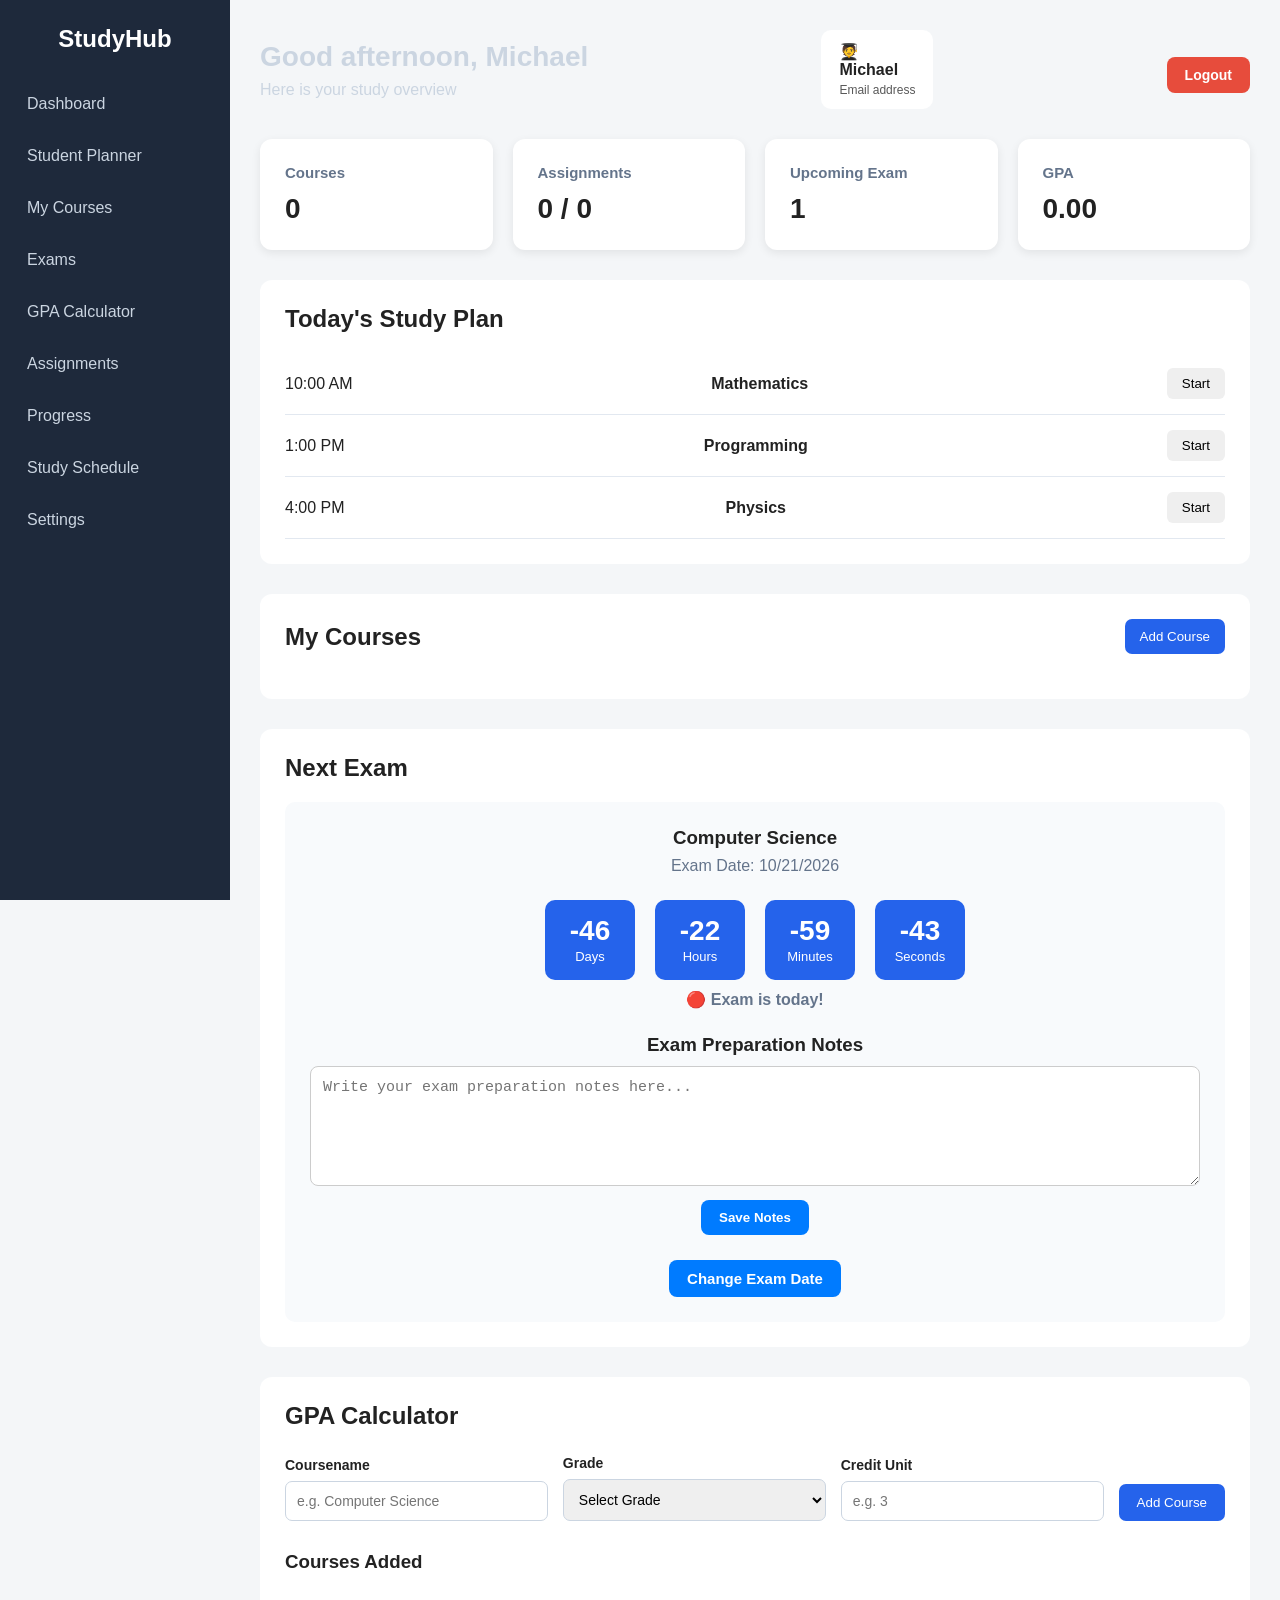
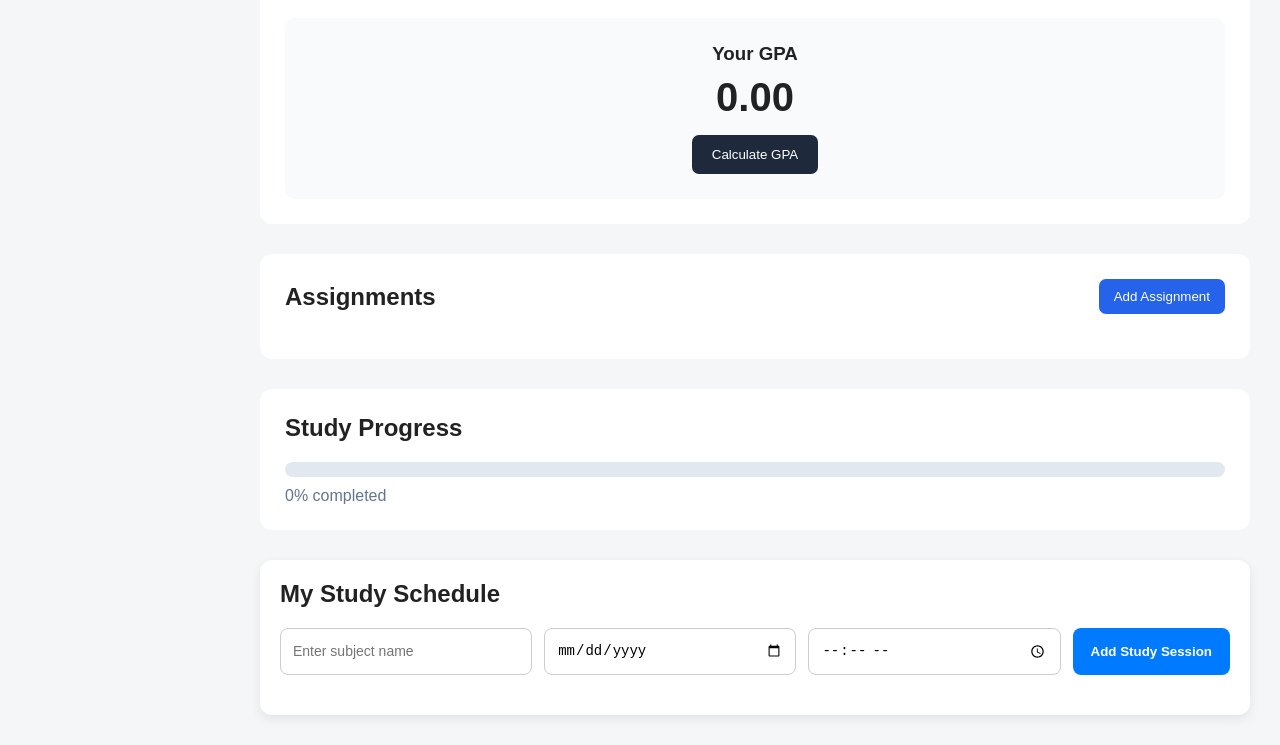
==== index.html @ 31e6c413 "Add files via upload" ====
<!DOCTYPE html>
<html lang="en">

<head>
    <meta charset="UTF-8">
    <meta name="viewport" content="width=device-width, initial-scale=1.0">
    <title>StudyHub - Students' Planner</title>
    <link rel="stylesheet" href="style.css">
</head>

<body>
    <!-- Sidebar -->
    <aside class="sidebar">
        <h2>StudyHub</h2>

        <nav>

            <a href="#">Dashboard</a>
            <a href="#study-plan">Student Planner</a>
            <a href="#courses-section">My Courses</a>
            <a href="#exam-section">Exams</a>
            <a href="#gpa-section">GPA Calculator</a>
            <a href="#assignment-section">Assignments</a>
            <a href="#progress-section">Progress</a>
            <a href="#study-schedule">Study Schedule</a>
            <a href="#settings">Settings</a>

        </nav>

    </aside>

    <!-- Main Content -->
    <main class="main-content">

        <header class="header">

            <div>
                <h1 id="welcomeUser">Good afternoon, Michael</h1>
                <p>Here is your study overview</p>
            </div>

            <div class="profile">
                🧑‍🎓 <span id="profileDisplayName">Michael</span>
                <small id="profileEmail">Email address</small>
            </div>

            <button id="logoutBtn" class="logout-btn">Logout</button>

        </header>

        <section id="statistics" class="statistics">

            <div class="card">
                <h3>Courses</h3>
                <p id="courseCount">0</p>
            </div>

            <div class="card">
                <h3>Assignments</h3>
                <p id="assignmentCount">0 / 0</p>
            </div>

            <div class="card">
                <h3>Upcoming Exam</h3>
                <p id="examCount">1</p>
            </div>

            <div class="card">
                <h3>GPA</h3>
                <p id="dashboardGpa">0.00</p>
            </div>

        </section>

        <!-- Today's Study Plan -->
        <section id="study-plan" class="study-plan">
            <h2>Today's Study Plan</h2>

            <div class="study-item">
                <span>10:00 AM</span>
                <strong>Mathematics</strong>
                <button class="study-btn">Completed</button>
            </div>

            <div class="study-item">
                <span>1:00 PM</span>
                <strong>Programming</strong>
                <button class="study-btn">Start</button>
            </div>

            <div class="study-item">
                <span>4:00 PM</span>
                <strong>Physics</strong>
                <button class="study-btn">Start</button>
            </div>
        </section>

        <section id="courses-section" class="courses-section">
            <div class="section-header">
                <h2>My Courses</h2>
                <button id="addCourseBtn">Add Course</button>
            </div>

            <div id="courseList" class="course-list">
                <div class="course-card">
                    <h3>Computer Science</h3>
                    <p>COS 202</p>
                </div>

                <div class="course-card">
                    <h3>Software Engineering</h3>
                    <p>SEN 202</p>
                </div>
            </div>
        </section>

        <section id="exam-section" class="exam-section">
            <h2>Next Exam</h2>

            <div class="exam-card">
                <h3>Computer Science</h3>
                <p id="examDateText">Exam Date: October 21, 2026</p>


                <div class="countdown">

                    <div>
                        <span id="days">00</span>
                        <small>Days</small>
                    </div>

                    <div>
                        <span id="hours">00</span>
                        <small>Hours</small>
                    </div>

                    <div>
                        <span id="minutes">00</span>
                        <small>Minutes</small>
                    </div>

                    <div>
                        <span id="seconds">00</span>
                        <small>Seconds</small>
                    </div>

                </div>

                <p id="examStatus">Exam is coming up</p>

                <div class="exam-notes">
                    <h3>Exam Preparation Notes</h3>

                    <textarea id="examNotes" placeholder="Write your exam preparation notes here..."></textarea>

                    <button id="saveExamNotes">Save Notes</button>

                    <p id="notesMessage"></p>
                </div>

                <button id="changeExamBtn">Change Exam Date</button>

            </div>

        </section>


        <!-- GPA -->
        <section id="gpa-section" class="gpa-section">
            <h2>GPA Calculator</h2>

            <div class="gpa-form">
                <div class="input-group">
                    <label>Coursename</label>
                    <input type="text" id="courseName" placeholder="e.g. Computer Science">
                </div>

                <div class="input-group">
                    <label>Grade</label>

                    <select id="grade">
                        <option value="">Select Grade</option>
                        <option value="5">A</option>
                        <option value="4">B</option>
                        <option value="3">C</option>
                        <option value="2">D</option>
                        <option value="1">E</option>
                        <option value="0">F</option>
                    </select>
                </div>

                <div class="input-group">
                    <label>Credit Unit</label>

                    <input type="number" id="creditUnit" placeholder="e.g. 3" min="1">
                </div>

                <button id="addGradeBtn">Add Course</button>

            </div>

            <div class="grade-list">
                <h3>Courses Added</h3>

                <div id="gradeList">
                    <!-- Courses will appear here -->
                </div>

            </div>

            <div class="gpa-result">
                <h3>Your GPA</h3>
                <p id="gpaResult">0.00</p>

                <button id="calculateGpaBtn">Calculate GPA</button>
            </div>

        </section>

        <section id="assignment-section" class="assignment-section">
            <div class="section-header">
                <h2>Assignments</h2>
                <button id="addAssignmentBtn">Add Assignment</button>
            </div>

            <div id="assignmentList">
                <!-- Assignments will appear here -->
            </div>
        </section>

        <!-- Progress -->
        <section id="progress-section" class="progress-section">
            <h2>Study Progress</h2>

            <div class="progress-bar"></div>
            <div id="progress"></div>
            <p id="progressText">0% completed</p>
        </section>


        <!-- STUDY SCHEDULE SECTION -->
        <section id="study-schedule">
            <h2>My Study Schedule</h2>

            <div class="schedule-form">
                <input type="text" id="studySubject" placeholder="Enter subject name">

                <input type="date" id="studyDate">

                <input type="time" id="studyTime">

                <button id="addStudySession">Add Study Session</button>
            </div>

            <div id="studySessions" class="study-sessions"></div>
        </section>


    </main>

    <script src="script.js"></script>

</body>

</html>
---- style.css ----
/* Remove default spacing */
* {
    margin: 0;
    padding: 0;
    box-sizing: border-box;
}

body {
    font-family: Arial, sans-serif;
    background: #f4f6f8;
    color: #222;
    display: flex;
    background-image: url("Cozy StudyHub Desk at Dusk.png");
    background-size: cover;
    background-position: center;
    background-repeat: no-repeat;
    background-attachment: fixed;
    min-height: 100vh;
}

/* SideBar */
.sidebar {
    width: 230px;
    min-height: 100vh;
    background: #1e293b;
    padding: 25px 15px;
    position: fixed;
    left: 0;
    top: 0;
}

.sidebar h2 {
    color: white;
    text-align: center;
    margin-bottom: 30px;
}

.sidebar nav {
    display: flex;
    flex-direction: column;
    gap: 10px;
}

.sidebar a {
    color: #cbd5e1;
    text-decoration: none;
    padding: 12px;
    border-radius: 8px;
}

.sidebar a.active {
    background: #007bff;
    color: white;
    font-weight: bold;
}


.sidebar a:hover {
    background: #334155;
    color: white;
}

/* Main Content*/
.main-content {
    margin-left: 230px;
    padding: 30px;
    width: calc(100% - 230px);
}

/* Header */
.header {
    display: flex;
    justify-content: space-between;
    align-items: center;
    margin-bottom: 30px;
}

.header h1 {
    font-size: 28px;
    margin-bottom: 8px;
    color: #cbd5e1
}

.header p {
    color: #cbd5e1;
}

.profile {
    background: white;
    padding: 12px 18px;
    border-radius: 10px;
}

/* Statistics */
.statistics {
    display: grid;
    grid-template-columns: repeat(4, 1fr);
    gap: 20px;
    margin-bottom: 30px;
}

.card {
    background: white;
    padding: 25px;
    border-radius: 12px;
    box-shadow: 0 3px 10px rgba(0, 0, 0, 0.08);
}

.card h3 {
    color: #64748b;
    font-size: 15px;
    margin-bottom: 12px;
}

.card p {
    font-size: 28px;
    font-weight: bold;
}

/* Study Plan */
.study-plan {
    background: white;
    padding: 25px;
    border-radius: 12px;
    margin-bottom: 30px;
}

.study-plan h2,
.progress-section h2 {
    margin-bottom: 20px;
}

.study-item {
    display: flex;
    align-items: center;
    justify-content: space-between;
    padding: 15px 0;
    border-bottom: 1px solid #e2e8f0;
}

.study-item button {
    border: none;
    padding: 8px 15px;
    border-radius: 6px;
    cursor: pointer;
}

.study-item button:hover {
    background-color: #334155;
    color: white;
}

/* Progress */
.progress-section {
    background: white;
    padding: 25px;
    border-radius: 12px;
}

.progress-bar {
    width: 100%;
    height: 15px;
    background: #e2e8f0;
    border-radius: 10px;
    overflow: hidden;
}

.progress {
    width: 78%;
    height: 100%;
    background: #2563eb;
}

.progress-section p {
    margin-top: 10px;
    color: #64748b;
}

/* Courses */
.courses-section {
    background: white;
    padding: 25px;
    border-radius: 12px;
    margin-bottom: 30px;
}

.section-header {
    display: flex;
    justify-content: space-between;
    align-items: center;
    margin-bottom: 20px;
}

#addCourseBtn {
    background: #2563eb;
    color: white;
    border: none;
    padding: 10px 15px;
    border-radius: 7px;
    cursor: pointer;
}

#addCourseBtn:hover {
    background: #1d4ed8;
}

.course-list {
    display: grid;
    grid-template-columns: repeat(2, 1fr);
    gap: 15px;
}

.course-card {
    padding: 20px;
    background: #f8fafc;
    border-radius: 10px;
    border-left: 4px solid #2563eb;
}

.course-card h3 {
    margin-bottom: 8px;
}

.course-card p {
    color: #64748b;
}

/* Exam Countdown */
.exam-section {
    background: white;
    padding: 25px;
    border-radius: 12px;
    margin-bottom: 30px;
}

.exam-section h2 {
    margin-bottom: 20px;
}

.exam-card {
    background: #f8fafc;
    padding: 25px;
    border-radius: 10px;
    text-align: center;
}

.exam-card h3 {
    margin-bottom: 8px;
}

.exam-card p {
    color: #64748b;
    margin-bottom: 25px;
}

.countdown {
    display: flex;
    justify-content: center;
    gap: 20px;
}

.countdown div {
    background: #2563eb;
    color: white;
    width: 90px;
    padding: 15px;
    border-radius: 10px;
}

.countdown span {
    display: block;
    font-size: 28px;
    font-weight: bold;
}

.countdown small {
    font-size: 13px;
}

/* GPA Calculator */
.gpa-section {
    background: white;
    padding: 25px;
    border-radius: 12px;
    margin-bottom: 30px;
}

.gpa-section>h2 {
    margin-bottom: 25px;
}

.gpa-form {
    display: grid;
    grid-template-columns: 1fr 1fr 1fr auto;
    gap: 15px;
    align-items: end;
}

.input-group {
    display: flex;
    flex-direction: column;
    gap: 8px;
}

.input-group label {
    font-weight: bold;
    font-size: 14px;
}

.input-group input,
.input-group select {
    padding: 11px;
    border: 1px solid #cbd5e1;
    border-radius: 7px;
    font-size: 14px;
    outline: none;
}

.input-group input:focus,
.input-group select:focus {
    border-color: #2563eb;
}

#addGradeBtn {
    background: #2563eb;
    color: white;
    border: none;
    padding: 11px 18px;
    border-radius: 7px;
    cursor: pointer;
}

#addGradeBtn:hover {
    background: #1d4ed8;
}

/* Course List */
.grade-list {
    margin-top: 30px;
}

.grade-list h3 {
    margin-bottom: 15px;
}

#gradeList {
    display: flex;
    flex-direction: column;
    gap: 10px;
}

.grade-item {
    display: flex;
    justify-content: space-between;
    align-items: center;
    background: #f8fafc;
    padding: 15px;
    border-radius: 8px;
}

/* GPA Result */
.gpa-result {
    margin-top: 30px;
    text-align: center;
    background: #f8fafc;
    padding: 25px;
    border-radius: 10px;
}

.gpa-result h3 {
    margin-bottom: 10px;
}

#gpaResult {
    font-size: 40px;
    font-weight: bold;
    margin-bottom: 15px;
}

#calculateGpaBtn {
    background: #1e293b;
    color: white;
    border: none;
    padding: 12px 20px;
    border-radius: 7px;
    cursor: pointer;
    transition: 0.3s;
}

#calculateGpaBtn:hover {
    background: #334155;
    transform: translateY(-2px);
}

.assignment-section {
    background: white;
    padding: 25px;
    border-radius: 12px;
    margin-bottom: 30px;
}

.assignment-section h2 {
    margin: 0;
}

#addAssignmentBtn {
    background: #2563eb;
    color: white;
    border: none;
    padding: 10px 15px;
    border-radius: 7px;
    cursor: pointer;
    transition: 0.3s;
}

#addAssignmentBtn:hover {
    background: #1d4ed8;
    color: white;
    transform: translateY(-2px);
}

#assignmentList {
    display: flex;
    flex-direction: column;
    gap: 12px;
}

.assignment-item {
    display: flex;
    justify-content: space-between;
    align-items: center;
    background: #f8fafc;
    padding: 15px;
    border-radius: 8px;
    border-left: 4px solid #2563eb;
}

.assignment-info h3 {
    margin-bottom: 5px;
}

.assignment-info p {
    color: #64748b;
    font-size: 14px;
}

.complete-assignment {
    background: #16a34a;
    color: white;
    border: none;
    padding: 8px 12px;
    border-radius: 6px;
    cursor: pointer;
}

.study-item.completed {
    opacity: 0.6;
    text-decoration: line-through;
}

#examStatus {
    margin-top: 10px;
    font-weight: bold;
    font-size: 16px;
}

#changeExamBtn {
    padding: 10px 18px;
    border: none;
    border-radius: 8px;
    background: #007bff;
    color: white;
    font-size: 15px;
    font-weight: bold;
    cursor: pointer;
    transition: 0.3s;
}

#changeExamBtn:hover {
    background: #0056b3;
    transform: translateY(-2px);
}

.exam-notes {
    margin-top: 20px;
}

.exam-notes h3 {
    margin-bottom: 10px;
}

#examNotes {
    width: 100%;
    min-height: 120px;
    padding: 12px;
    border-radius: 8px;
    border: 1px solid #ccc;
    resize: vertical;
    font-size: 15px;
    box-sizing: border-box;
}

#saveExamNotes {
    margin-top: 10px;
    padding: 10px 18px;
    border: none;
    border-radius: 8px;
    background: #007bff;
    color: white;
    font-weight: bold;
    cursor: pointer;
}

#saveExamNotes:hover {
    background: #0056b3;
}

#notesMessage {
    margin-top: 8px;
    font-weight: bold;
}


/* STUDY SCHEDULE */

#study-schedule {
    margin-top: 30px;
    padding: 20px;
    border-radius: 12px;
    background: #ffffff;
    box-shadow: 0 4px 12px rgba(0, 0, 0, 0.08);
}

#study-schedule h2 {
    margin-bottom: 20px;
}

.schedule-form {
    display: flex;
    flex-wrap: wrap;
    gap: 12px;
    margin-bottom: 20px;
}

.schedule-form input {
    flex: 1;
    min-width: 150px;
    padding: 12px;
    border: 1px solid #ccc;
    border-radius: 8px;
    font-size: 14px;
    box-sizing: border-box;
}

#addStudySession {
    padding: 12px 18px;
    border: none;
    border-radius: 8px;
    background: #007bff;
    color: white;
    font-weight: bold;
    cursor: pointer;
    transition: 0.3s;
}

#addStudySession:hover {
    background: #0056b3;
    transform: translateY(-2px);
}

#studySessions {
    display: grid;
    gap: 12px;
}


/* STUDY SESSION CARDS */

.study-session {
    background: #f4f7fb;
    padding: 15px;
    border-radius: 10px;
    border-left: 4px solid #007bff;
    transition: 0.3s;
}

.study-session:hover {
    transform: translateY(-3px);
    box-shadow: 0 4px 10px rgba(0, 0, 0, 0.1);
}

.study-session h3 {
    margin-bottom: 10px;
    color: #007bff;
}

.study-session p {
    margin: 5px 0;
    color: #555;
}


/* DELETE STUDY SESSION BUTTON */

.delete-session {
    margin-top: 10px;
    padding: 8px 16px;
    background: #16a34a;
    color: white;
    border: none;
    border-radius: 6px;
    font-size: 14px;
    font-weight: bold;
    cursor: pointer;
    transition: 0.3s;
}

.delete-session:hover {
    background: darkgreen;
    transform: translateY(-2px);
}


/* SMOOTH NAVIGATION */

html {
    scroll-behavior: smooth;
}

section {
    scroll-margin-top: 20px;
}


.delete-course {
    background-color: #dc3545;
    color: white;
    border: none;
    padding: 6px 12px;
    border-radius: 5px;
    cursor: pointer;
    transition: background-color 0.3s ease;
}

.delete-course:hover {
    background-color: #b02a37;
}


/* For Mobile View */
@media (max-width: 800px) {
    .sidebar {
        width: 180px;
    }

    .main-content {
        margin-left: 180px;
        width: calc(100% - 180px);
    }

    .statistics {
        grid-template-columns: repeat(2, 1fr);
    }

    .gpa-form {
        grid-template-columns: 1fr;
    }
}

@media (max-width: 600px) {
    body {
        display: block;
    }

    .sidebar {
        position: relative;
        width: 100%;
        min-height: auto;
    }

    .sidebar nav {
        flex-direction: row;
        flex-wrap: wrap;
        justify-content: center;
    }

    .main-content {
        margin-left: 0;
        width: 100%;
        padding: 20px;
    }

    .header {
        flex-direction: column;
        align-items: flex-start;
        gap: 15px;
    }

    .statistics {
        grid-template-columns: 1fr;
    }

    #study-schedule {
        padding: 15px;
    }

    .schedule-form {
        flex-direction: column;
    }

    .schedule-form input,
    #addStudySession {
        width: 100%;
    }
}


/* STUDYHUB LOGIN PAGE */

.login-page {
    min-height: 100vh;
    display: flex;
    justify-content: center;
    align-items: center;
    padding: 20px;
    box-sizing: border-box;
    background: linear-gradient(135deg,
            rgba(5, 15, 35, 0.95),
            rgba(20, 60, 110, 0.9));
    font-family: Arial, sans-serif;
}

.login-container {
    width: 100%;
    max-width: 420px;
    padding: 30px;
    box-sizing: border-box;
    background: rgba(255, 255, 255, 0.96);
    border-radius: 16px;
    box-shadow: 0 10px 35px rgba(0, 0, 0, 0.3);
}

.login-header {
    text-align: center;
    margin-bottom: 25px;
}

.login-header h1 {
    color: #1565c0;
    margin-bottom: 10px;
}

.login-header p {
    color: #555;
    font-size: 14px;
}

#loginForm h2 {
    color: #172b4d;
    margin-bottom: 8px;
}

#loginForm>p:first-of-type {
    color: #666;
    margin-bottom: 22px;
}

#loginForm label {
    display: block;
    margin: 15px 0 7px;
    color: #333;
    font-weight: bold;
}

#loginForm input {
    width: 100%;
    padding: 12px;
    box-sizing: border-box;
    border: 1px solid #ccc;
    border-radius: 7px;
    outline: none;
    font-size: 15px;
}

#loginForm input:focus {
    border-color: #1565c0;
    box-shadow: 0 0 0 3px rgba(21, 101, 192, 0.12);
}

#loginForm button {
    width: 100%;
    padding: 13px;
    margin-top: 22px;
    background: #1565c0;
    color: white;
    border: none;
    border-radius: 7px;
    font-size: 16px;
    font-weight: bold;
    cursor: pointer;
    transition: background 0.3s ease;
}

#loginForm button:hover {
    background: #0d47a1;
}

#loginForm .login-note {
    text-align: center;
    margin-top: 20px;
    font-size: 14px;
    color: #555;
}

.login-note a {
    color: #1565c0;
    text-decoration: none;
    font-weight: bold;
}

.login-note a:hover {
    text-decoration: underline;
}

#loginMessage {
    text-align: center;
    font-size: 14px;
}

#profileDisplayName {
    display: block;
    font-weight: bold;
}

#profileEmail {
    display: block;
    margin-top: 4px;
    font-size: 12px;
    opacity: 0.75;
    overflow-wrap: anywhere;
}

.logout-btn {
    background-color: #e74c3c;
    color: white;
    border: none;
    padding: 10px 18px;
    border-radius: 8px;
    cursor: pointer;
    font-size: 14px;
    font-weight: bold;
    margin-top: 10px;
    transition: background-color 0.3s ease;
}

.logout-btn:hover {
    background-color: #c0392b;
}



/* StudyHub Registration Page */

#registerForm {
    width: 100%;
    display: flex;
    flex-direction: column;
    gap: 10px;
}

#registerForm h2 {
    color: #1e3a8a;
    margin-bottom: 0;
    text-align: center;
}

#registerForm>p:not(.login-note) {
    text-align: center;
    color: #666;
    margin-top: 0;
}

#registerForm label {
    font-size: 14px;
    font-weight: 600;
    color: #333;
    margin-top: 5px;
}

#registerForm input {
    width: 100%;
    box-sizing: border-box;
    padding: 12px 14px;
    border: 1px solid #d1d5db;
    border-radius: 8px;
    outline: none;
    font-size: 14px;
    transition: border-color 0.3s, box-shadow 0.3s;
}

#registerForm input:focus {
    border-color: #2563eb;
    box-shadow: 0 0 0 3px rgba(37, 99, 235, 0.12);
}

#registerForm button {
    width: 100%;
    padding: 13px;
    margin-top: 12px;
    background: #2563eb;
    color: white;
    border: none;
    border-radius: 8px;
    font-size: 15px;
    font-weight: bold;
    cursor: pointer;
    transition: background 0.3s;
}

#registerForm button:hover {
    background: #1d4ed8;
}

#registerForm .login-note {
    text-align: center;
    font-size: 13px;
    margin-top: 12px;
}

#registerForm .login-note a {
    color: #2563eb;
    font-weight: bold;
    text-decoration: none;
}

#registerForm .login-note a:hover {
    text-decoration: underline;
}

#registerMessage {
    font-size: 14px;
    text-align: center;
    overflow-wrap: anywhere;
}

/* Mobile responsiveness */
@media (max-width: 480px) {
    .login-container {
        width: 90%;
        max-width: 360px;
        padding: 20px;
        box-sizing: border-box;
    }

    #registerForm input,
    #registerForm button {
        font-size: 14px;
    }
}
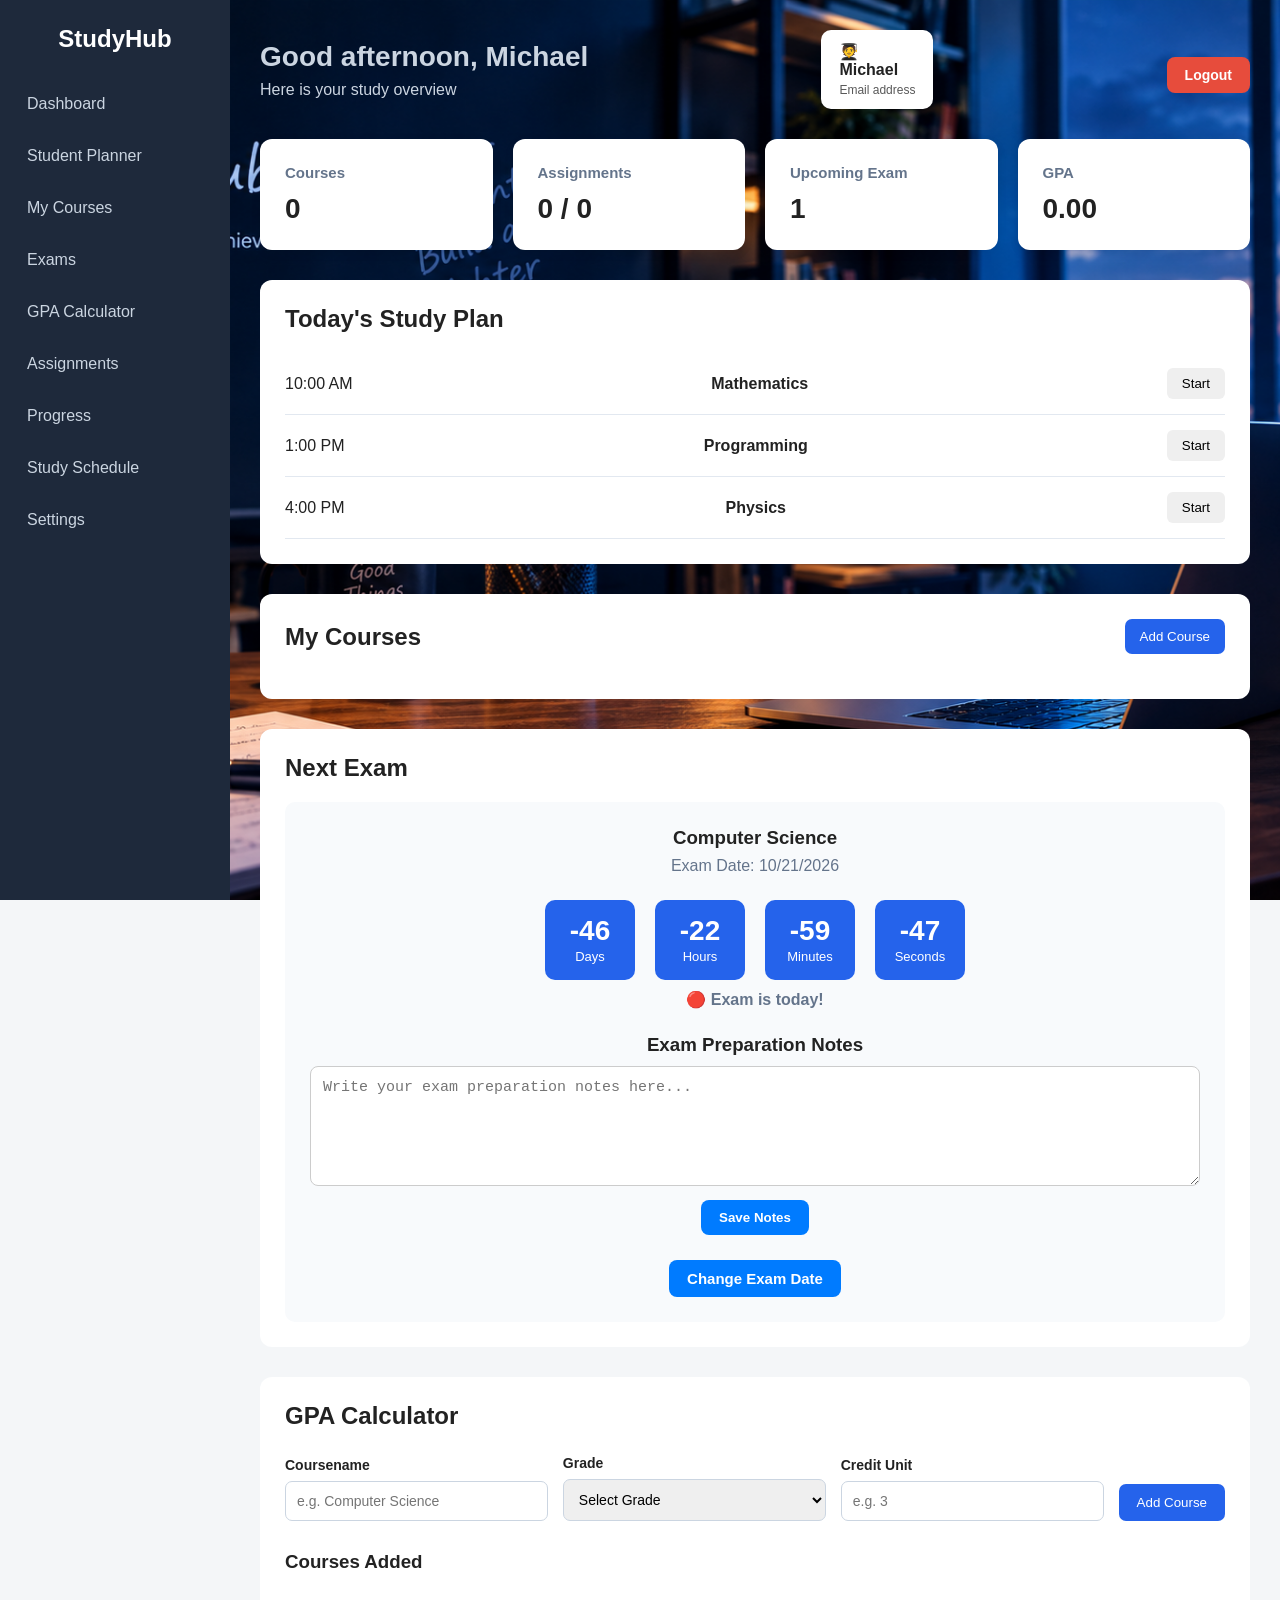
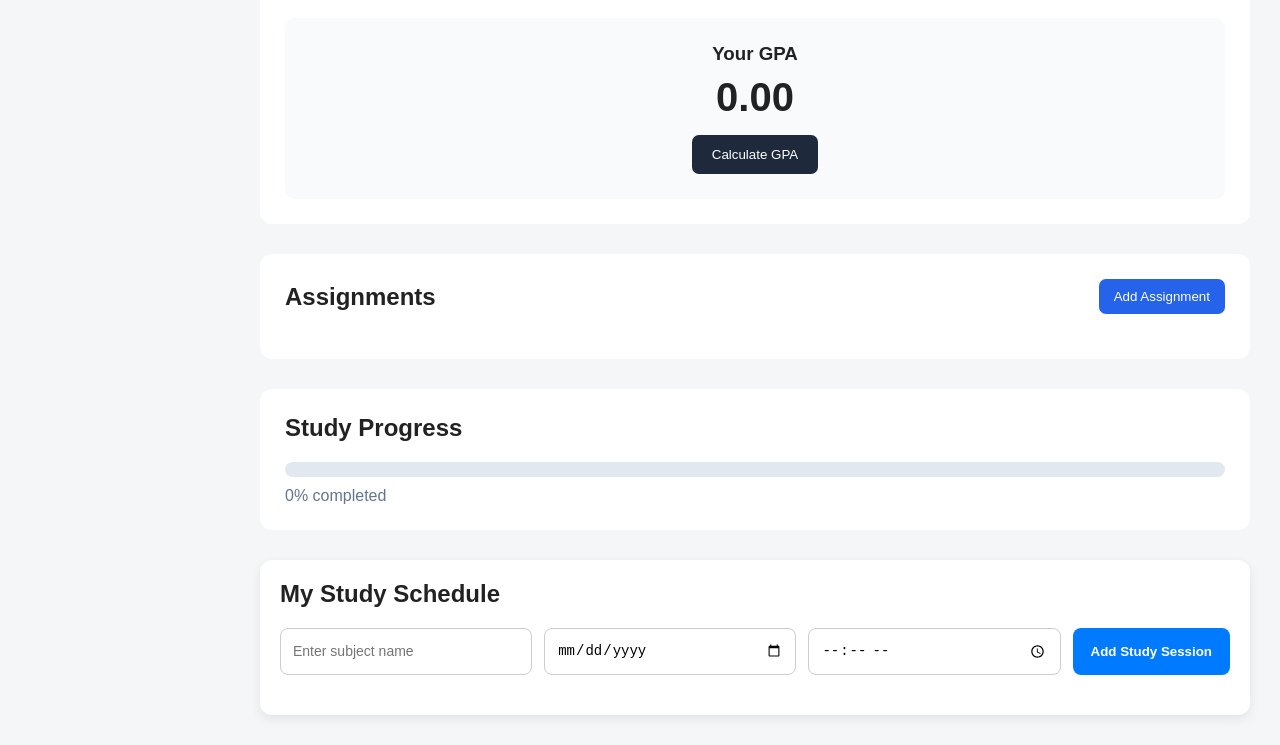
==== commit a5f686eb: "Add favicon link to index.html Added favicon link to the head section." ====
--- a/index.html
+++ b/index.html
@@ -6,6 +6,7 @@
     <meta name="viewport" content="width=device-width, initial-scale=1.0">
     <title>StudyHub - Students' Planner</title>
     <link rel="stylesheet" href="style.css">
+    <link rel="icon" type="image/svg+xml" href="favicon.svg">
 </head>
 
 <body>
@@ -262,4 +263,4 @@
 
 </body>
 
-</html>+</html>
--- a/style.css
+++ b/style.css
@@ -956,4 +956,4 @@
     #registerForm button {
         font-size: 14px;
     }
-}+}
